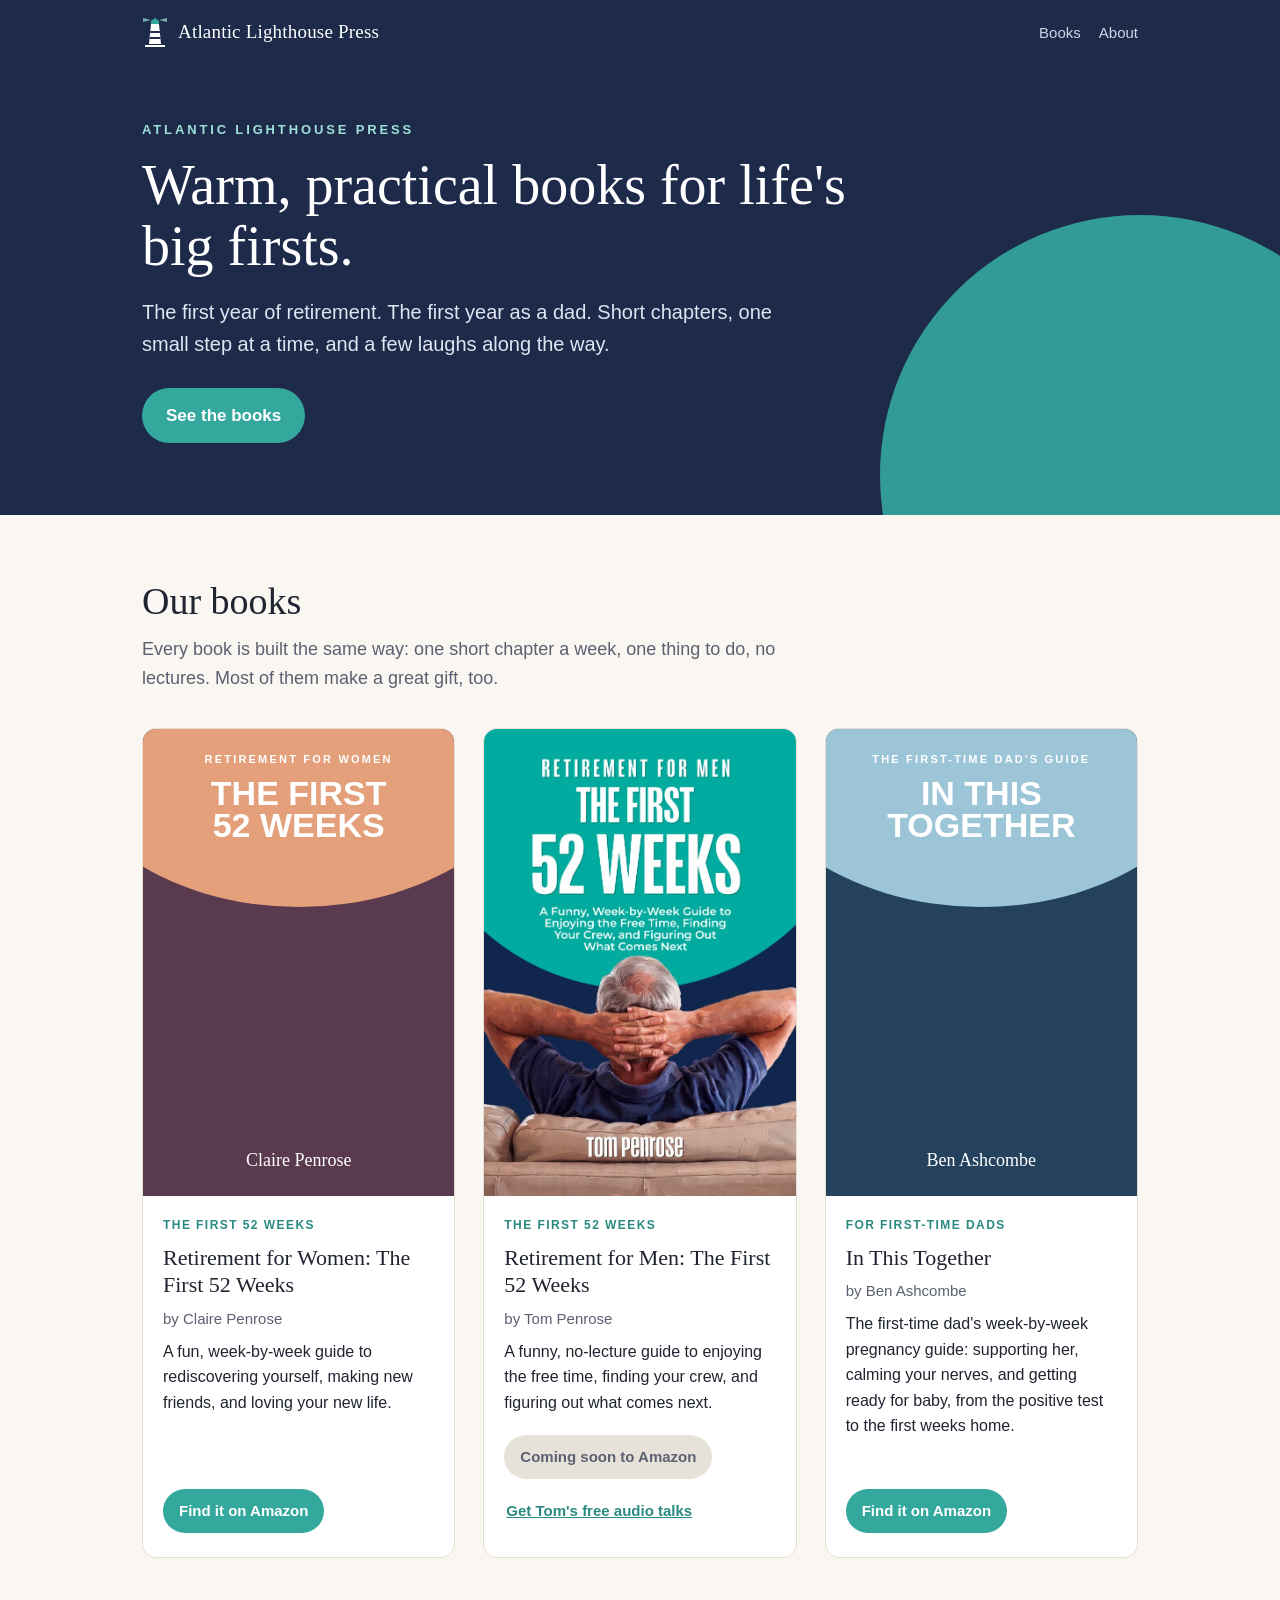
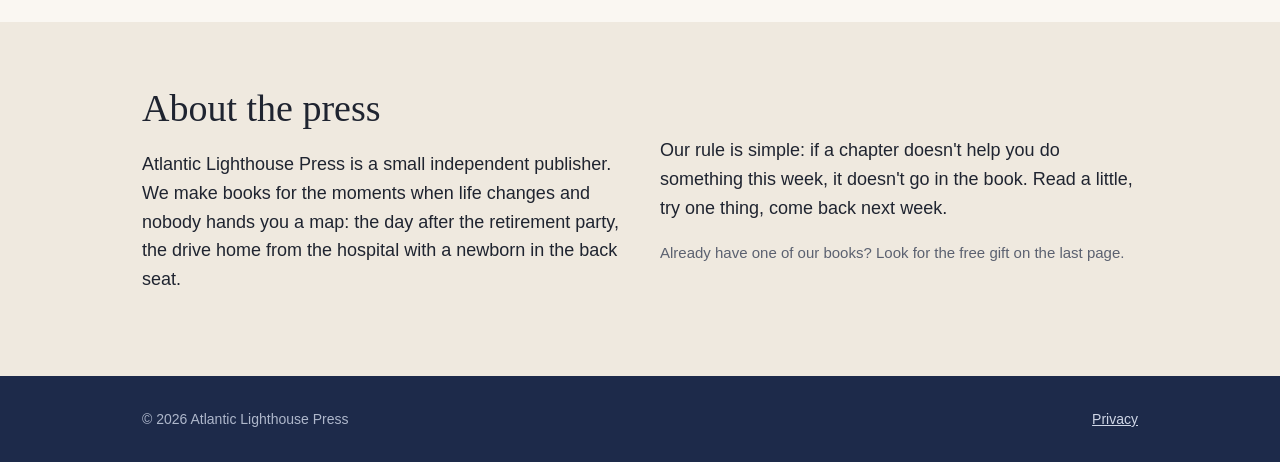
==== index.html @ 0ce3b856 "Book 3: real cover, coming soon" ====
<!DOCTYPE html>
<html lang="en">
<head>
<meta charset="utf-8">
<meta name="viewport" content="width=device-width, initial-scale=1">
<title>Atlantic Lighthouse Press · Warm, practical books for life's big firsts</title>
<meta name="description" content="Atlantic Lighthouse Press publishes warm, practical, week-by-week guides for life's big firsts: retirement, becoming a dad, and more.">
<link rel="stylesheet" href="assets/style.css">
</head>
<body>

<header class="top">
  <div class="wrap">
    <a class="brand" href="./">
      <svg width="26" height="30" viewBox="0 0 26 30" aria-hidden="true"><path d="M13 1l4 3v3H9V4z" fill="#35a89e"/><path d="M9 7h8l2 20H7z" fill="#fff"/><path d="M8.2 15h9.6M7.6 21h10.8" stroke="#1d2a4a" stroke-width="2"/><path d="M3 29h20" stroke="#fff" stroke-width="2"/><path d="M17 3l8-2v4zM9 3L1 1v4z" fill="#9fe0d8" opacity=".7"/></svg>
      Atlantic Lighthouse Press
    </a>
    <nav><a href="#books">Books</a><a href="#about">About</a></nav>
  </div>
</header>

<section class="hero">
  <div class="wrap">
    <p class="kicker">Atlantic Lighthouse Press</p>
    <h1>Warm, practical books for life's big firsts.</h1>
    <p class="lead">The first year of retirement. The first year as a dad. Short chapters, one small step at a time, and a few laughs along the way.</p>
    <a class="btn" href="#books">See the books</a>
  </div>
</section>

<section id="books">
  <div class="wrap">
    <h2>Our books</h2>
    <p class="sub">Every book is built the same way: one short chapter a week, one thing to do, no lectures. Most of them make a great gift, too.</p>

    <div class="books">

      <article class="book">
        <div class="cover warm">
          <div><div class="c-k">Retirement for Women</div><div class="c-t">The First<br>52 Weeks</div></div>
          <div class="c-a">Claire Penrose</div>
        </div>
        <div class="info">
          <span class="tag">The First 52 Weeks</span>
          <h3>Retirement for Women: The First 52 Weeks</h3>
          <p class="by">by Claire Penrose</p>
          <p>A fun, week-by-week guide to rediscovering yourself, making new friends, and loving your new life.</p>
          <div class="actions">
            <a class="btn" href="https://www.amazon.com/s?k=Retirement+for+Women+The+First+52+Weeks+Claire+Penrose&i=stripbooks" rel="noopener">Find it on Amazon</a>
          </div>
        </div>
      </article>

      <article class="book">
        <img class="cover-img" src="assets/covers/retirement-for-men.jpg" alt="Retirement for Men: The First 52 Weeks, by Tom Penrose" width="709" height="1068" loading="lazy">
        <div class="info">
          <span class="tag">The First 52 Weeks</span>
          <h3>Retirement for Men: The First 52 Weeks</h3>
          <p class="by">by Tom Penrose</p>
          <p>A funny, no-lecture guide to enjoying the free time, finding your crew, and figuring out what comes next.</p>
          <div class="actions">
            <span class="btn soon">Coming soon to Amazon</span>
            <a class="link" href="tom/">Get Tom's free audio talks</a>
          </div>
        </div>
      </article>

      <article class="book">
        <div class="cover sky">
          <div><div class="c-k">The first-time dad's guide</div><div class="c-t">In This<br>Together</div></div>
          <div class="c-a">Ben Ashcombe</div>
        </div>
        <div class="info">
          <span class="tag">For first-time dads</span>
          <h3>In This Together</h3>
          <p class="by">by Ben Ashcombe</p>
          <p>The first-time dad's week-by-week pregnancy guide: supporting her, calming your nerves, and getting ready for baby, from the positive test to the first weeks home.</p>
          <div class="actions">
            <a class="btn" href="https://www.amazon.com/s?k=In+This+Together+Ben+Ashcombe&i=stripbooks" rel="noopener">Find it on Amazon</a>
          </div>
        </div>
      </article>

    </div>
  </div>
</section>

<section class="band" id="about">
  <div class="wrap grid">
    <div>
      <h2>About the press</h2>
      <p>Atlantic Lighthouse Press is a small independent publisher. We make books for the moments when life changes and nobody hands you a map: the day after the retirement party, the drive home from the hospital with a newborn in the back seat.</p>
    </div>
    <div>
      <p>Our rule is simple: if a chapter doesn't help you do something this week, it doesn't go in the book. Read a little, try one thing, come back next week.</p>
      <p class="note">Already have one of our books? Look for the free gift on the last page.</p>
    </div>
  </div>
</section>

<footer>
  <div class="wrap">
    <span>© 2026 Atlantic Lighthouse Press</span>
    <span><a href="privacy/">Privacy</a></span>
  </div>
</footer>

</body>
</html>
---- assets/style.css ----
:root{
  --navy:#1d2a4a;
  --navy-2:#253457;
  --teal:#35a89e;
  --teal-dark:#2a8a81;
  --paper:#faf7f2;
  --ink:#1f2430;
  --muted:#5b6170;
  --line:#e4ded3;
  --radius:14px;
  --serif: Georgia, "Iowan Old Style", "Palatino Linotype", Palatino, serif;
  --sans: -apple-system, BlinkMacSystemFont, "Segoe UI", Roboto, Helvetica, Arial, sans-serif;
}
*{box-sizing:border-box}
html{-webkit-text-size-adjust:100%}
body{margin:0;background:var(--paper);color:var(--ink);font-family:var(--sans);font-size:18px;line-height:1.6}
a{color:var(--teal-dark)}
img{max-width:100%;display:block}
.wrap{max-width:1040px;margin:0 auto;padding:0 22px}
.narrow{max-width:640px}

/* header */
.top{background:var(--navy);color:#fff}
.top .wrap{display:flex;align-items:center;justify-content:space-between;min-height:64px;gap:16px}
.brand{display:flex;align-items:center;gap:10px;color:#fff;text-decoration:none;font-family:var(--serif);font-size:19px;letter-spacing:.01em}
.brand svg{flex:none}
.top nav a{color:#cfd6e6;text-decoration:none;font-size:15px;margin-left:18px}
.top nav a:hover{color:#fff}

/* hero */
.hero{background:var(--navy);color:#fff;padding:56px 0 72px;position:relative;overflow:hidden}
.hero:after{content:"";position:absolute;right:-120px;bottom:-220px;width:520px;height:520px;border-radius:50%;background:var(--teal);opacity:.9}
.hero .wrap{position:relative;z-index:1}
.kicker{font-size:13px;letter-spacing:.22em;text-transform:uppercase;color:#9fe0d8;font-weight:600;margin:0 0 14px}
.hero h1{font-family:var(--serif);font-weight:normal;font-size:clamp(34px,6vw,56px);line-height:1.1;margin:0 0 18px;max-width:14em}
.hero p.lead{font-size:20px;color:#dfe5f1;max-width:32em;margin:0 0 28px}
.btn{display:inline-block;background:var(--teal);color:#fff;text-decoration:none;font-weight:600;padding:14px 24px;border-radius:999px;border:0;font-size:17px;cursor:pointer}
.btn:hover{background:var(--teal-dark)}
.btn.ghost{background:transparent;border:1.5px solid #fff}

/* sections */
section{padding:64px 0}
h2{font-family:var(--serif);font-weight:normal;font-size:clamp(28px,4vw,38px);line-height:1.2;margin:0 0 10px}
.sub{color:var(--muted);margin:0 0 36px;max-width:36em}

/* books */
.books{display:grid;grid-template-columns:repeat(auto-fit,minmax(260px,1fr));gap:28px}
.book{background:#fff;border:1px solid var(--line);border-radius:var(--radius);overflow:hidden;display:flex;flex-direction:column}
.cover{aspect-ratio:2/3;background:var(--navy);color:#fff;display:flex;flex-direction:column;justify-content:space-between;padding:22px 20px;position:relative;overflow:hidden}
.cover:before{content:"";position:absolute;left:-30%;right:-30%;top:-40%;height:78%;border-radius:0 0 50% 50%;background:var(--teal)}
.cover > *{position:relative}
.cover .c-k{font-size:11px;letter-spacing:.2em;text-transform:uppercase;font-weight:700;text-align:center}
.cover .c-t{font-family:var(--sans);font-weight:800;font-size:34px;line-height:.95;text-align:center;text-transform:uppercase;margin-top:8px}
.cover .c-a{font-family:var(--serif);font-size:18px;text-align:center}
.cover.warm{background:#5a3a4e}
.cover.warm:before{background:#e3a07a}
.cover.sky{background:#24425e}
.cover.sky:before{background:#9cc6d8}
.book .info{padding:20px 20px 24px;display:flex;flex-direction:column;gap:8px;flex:1}
.book h3{font-family:var(--serif);font-weight:normal;font-size:22px;line-height:1.25;margin:0}
.book .by{color:var(--muted);font-size:15px;margin:0}
.book p{margin:0;font-size:16px}
.book .actions{margin-top:auto;padding-top:12px;display:flex;gap:10px;flex-wrap:wrap}
.book .actions a{font-size:15px;padding:10px 16px}
.tag{display:inline-block;font-size:12px;letter-spacing:.12em;text-transform:uppercase;font-weight:700;color:var(--teal-dark)}

/* about band */
.band{background:#efe9df}
.band .grid{display:grid;grid-template-columns:1fr 1fr;gap:40px;align-items:center}
@media(max-width:760px){.band .grid{grid-template-columns:1fr}}

/* gift page */
.gift-hero{background:var(--navy);color:#fff;padding:40px 0 48px}
.gift-hero .kicker{margin-bottom:10px}
.gift-hero h1{font-family:var(--serif);font-weight:normal;font-size:clamp(32px,7vw,48px);line-height:1.1;margin:0 0 12px}
.gift-hero p{color:#dfe5f1;margin:0;font-size:19px}
.card{background:#fff;border:1px solid var(--line);border-radius:var(--radius);padding:26px 22px;margin-top:-28px;position:relative;box-shadow:0 10px 30px rgba(29,42,74,.08)}
.episodes{list-style:none;padding:0;margin:0 0 22px}
.episodes li{display:flex;gap:14px;padding:12px 0;border-bottom:1px solid var(--line)}
.episodes li:last-child{border-bottom:0}
.episodes .n{flex:none;width:30px;height:30px;border-radius:50%;background:var(--teal);color:#fff;font-weight:700;display:flex;align-items:center;justify-content:center;font-size:15px}
.episodes b{display:block;font-weight:600}
.episodes span{color:var(--muted);font-size:15px}
form.signup{display:flex;flex-direction:column;gap:12px}
form.signup label{font-size:15px;font-weight:600}
form.signup input[type=text],form.signup input[type=email]{width:100%;font-size:18px;padding:14px 14px;border:1.5px solid #cfc7ba;border-radius:10px;background:#fff}
form.signup input:focus{outline:none;border-color:var(--teal)}
form.signup .btn{width:100%;font-size:18px;padding:16px}
.fine{font-size:13.5px;color:var(--muted);margin:10px 0 0}
.note{font-size:15px;color:var(--muted)}

/* text pages */
.text h1{font-family:var(--serif);font-weight:normal;font-size:38px;margin:40px 0 10px}
.text h2{font-size:24px;margin-top:32px}

/* footer */
footer{background:var(--navy);color:#aeb7cb;font-size:14px;padding:32px 0}
footer .wrap{display:flex;justify-content:space-between;gap:16px;flex-wrap:wrap}
footer a{color:#cfd6e6}

.cover-img{display:block;width:100%;height:auto;aspect-ratio:2/3;object-fit:cover}
.book .actions .btn.soon{background:#e7e2d9;color:#5b6170;cursor:default;box-shadow:none;font-size:15px;padding:10px 16px}
.book .actions a.link{background:none;padding:10px 2px;color:var(--teal-dark);font-weight:600;text-decoration:underline}
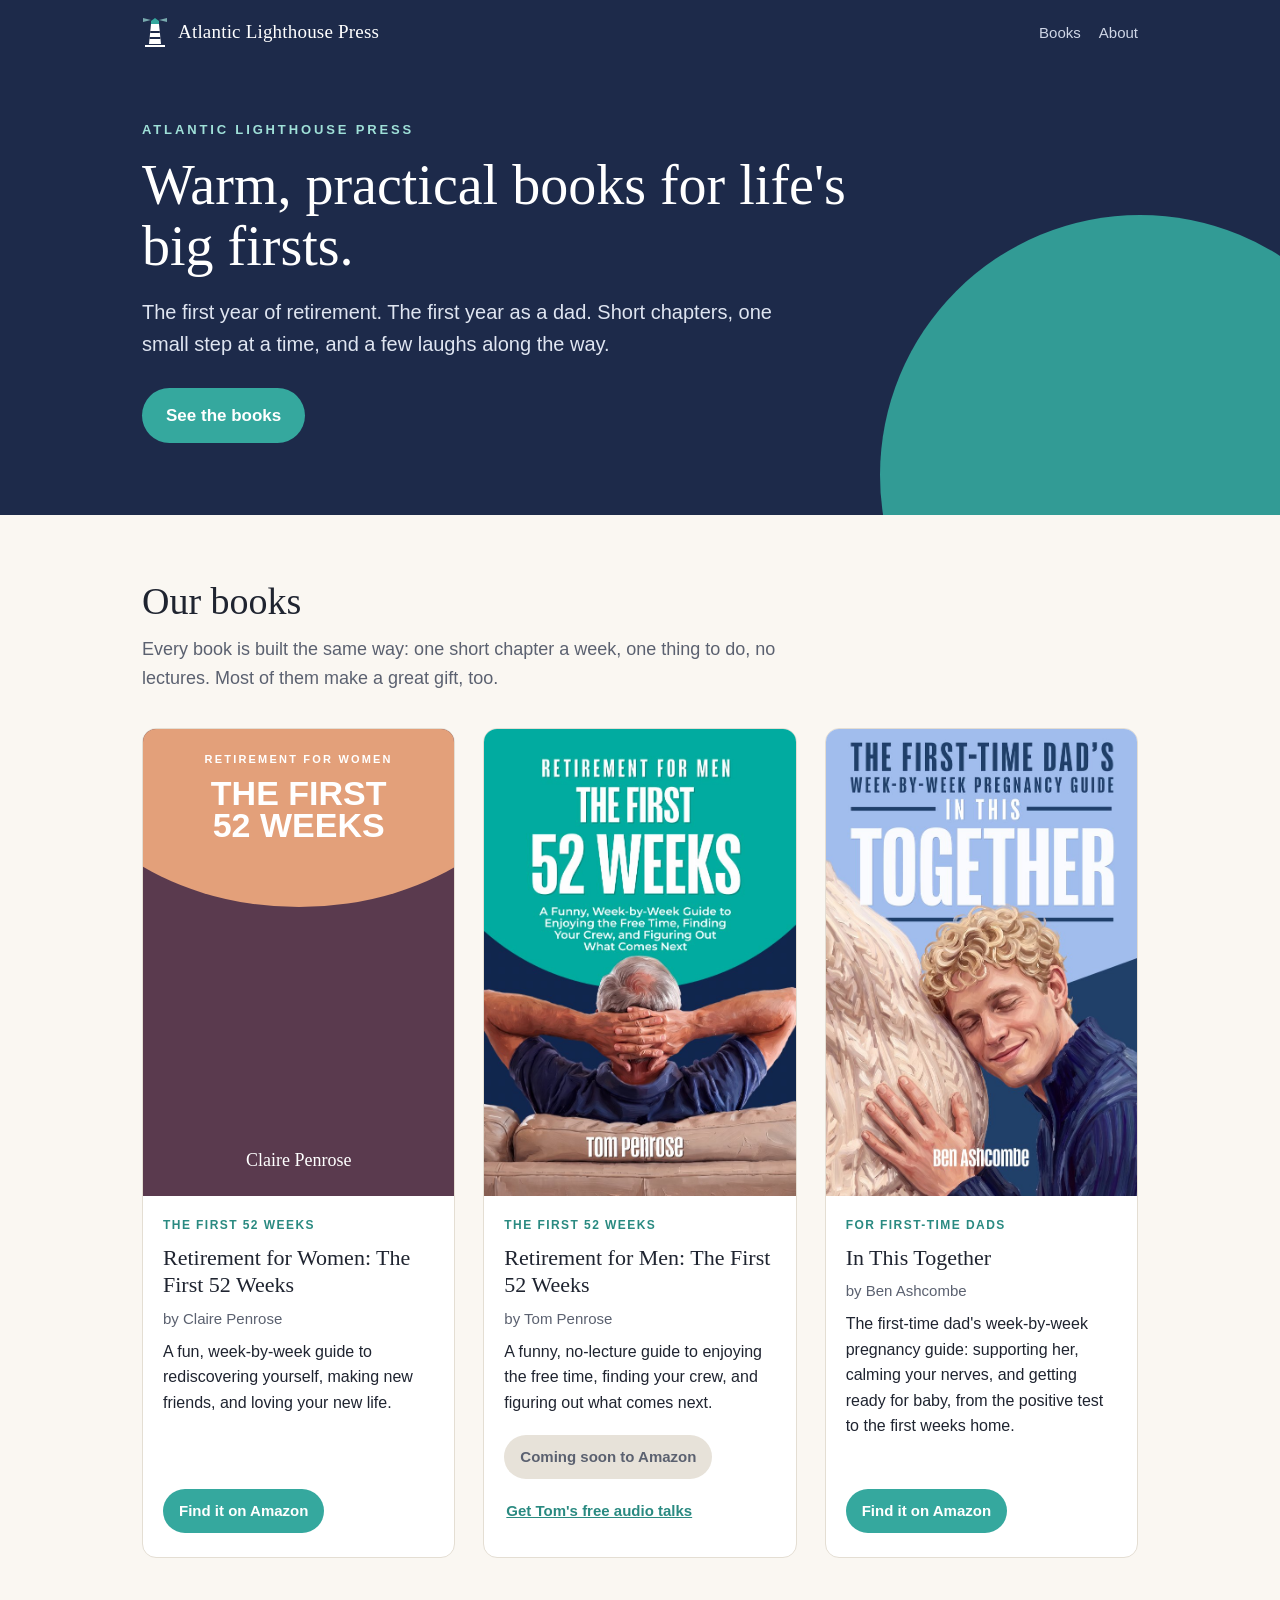
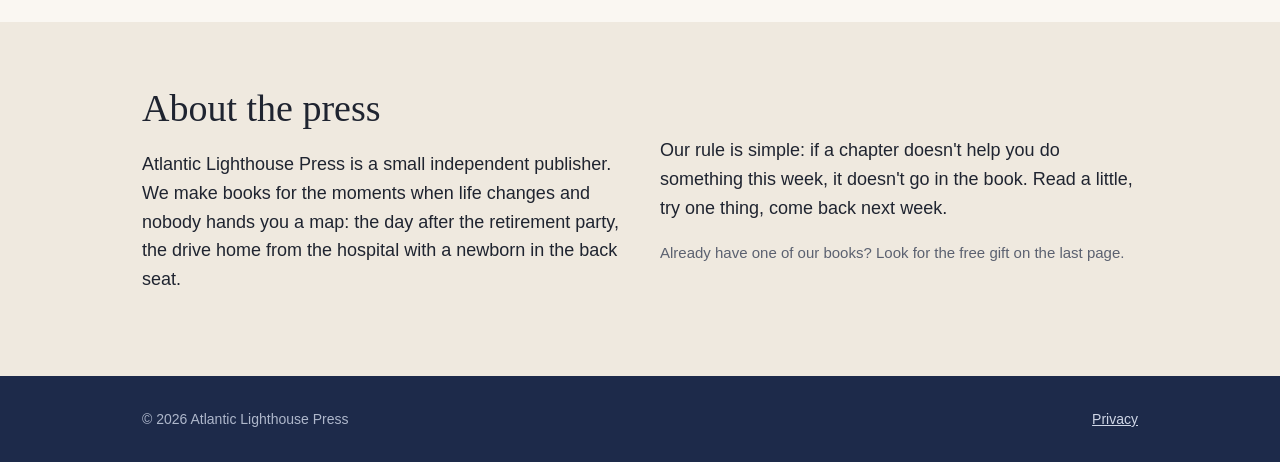
==== commit e3740e76: "Book 2: real cover and Amazon link" ====
--- a/index.html
+++ b/index.html
@@ -5,7 +5,7 @@
 <meta name="viewport" content="width=device-width, initial-scale=1">
 <title>Atlantic Lighthouse Press · Warm, practical books for life's big firsts</title>
 <meta name="description" content="Atlantic Lighthouse Press publishes warm, practical, week-by-week guides for life's big firsts: retirement, becoming a dad, and more.">
-<link rel="stylesheet" href="assets/style.css">
+<link rel="stylesheet" href="assets/style.css?v=2">
 </head>
 <body>
 
@@ -66,17 +66,14 @@
       </article>
 
       <article class="book">
-        <div class="cover sky">
-          <div><div class="c-k">The first-time dad's guide</div><div class="c-t">In This<br>Together</div></div>
-          <div class="c-a">Ben Ashcombe</div>
-        </div>
+        <img class="cover-img" src="assets/covers/in-this-together.jpg" alt="In This Together: The First-Time Dad's Week-by-Week Pregnancy Guide, by Ben Ashcombe" width="709" height="1134" loading="lazy">
         <div class="info">
           <span class="tag">For first-time dads</span>
           <h3>In This Together</h3>
           <p class="by">by Ben Ashcombe</p>
           <p>The first-time dad's week-by-week pregnancy guide: supporting her, calming your nerves, and getting ready for baby, from the positive test to the first weeks home.</p>
           <div class="actions">
-            <a class="btn" href="https://www.amazon.com/s?k=In+This+Together+Ben+Ashcombe&i=stripbooks" rel="noopener">Find it on Amazon</a>
+            <a class="btn" href="https://www.amazon.com/dp/B0HQY76XZ6" rel="noopener">Find it on Amazon</a>
           </div>
         </div>
       </article>
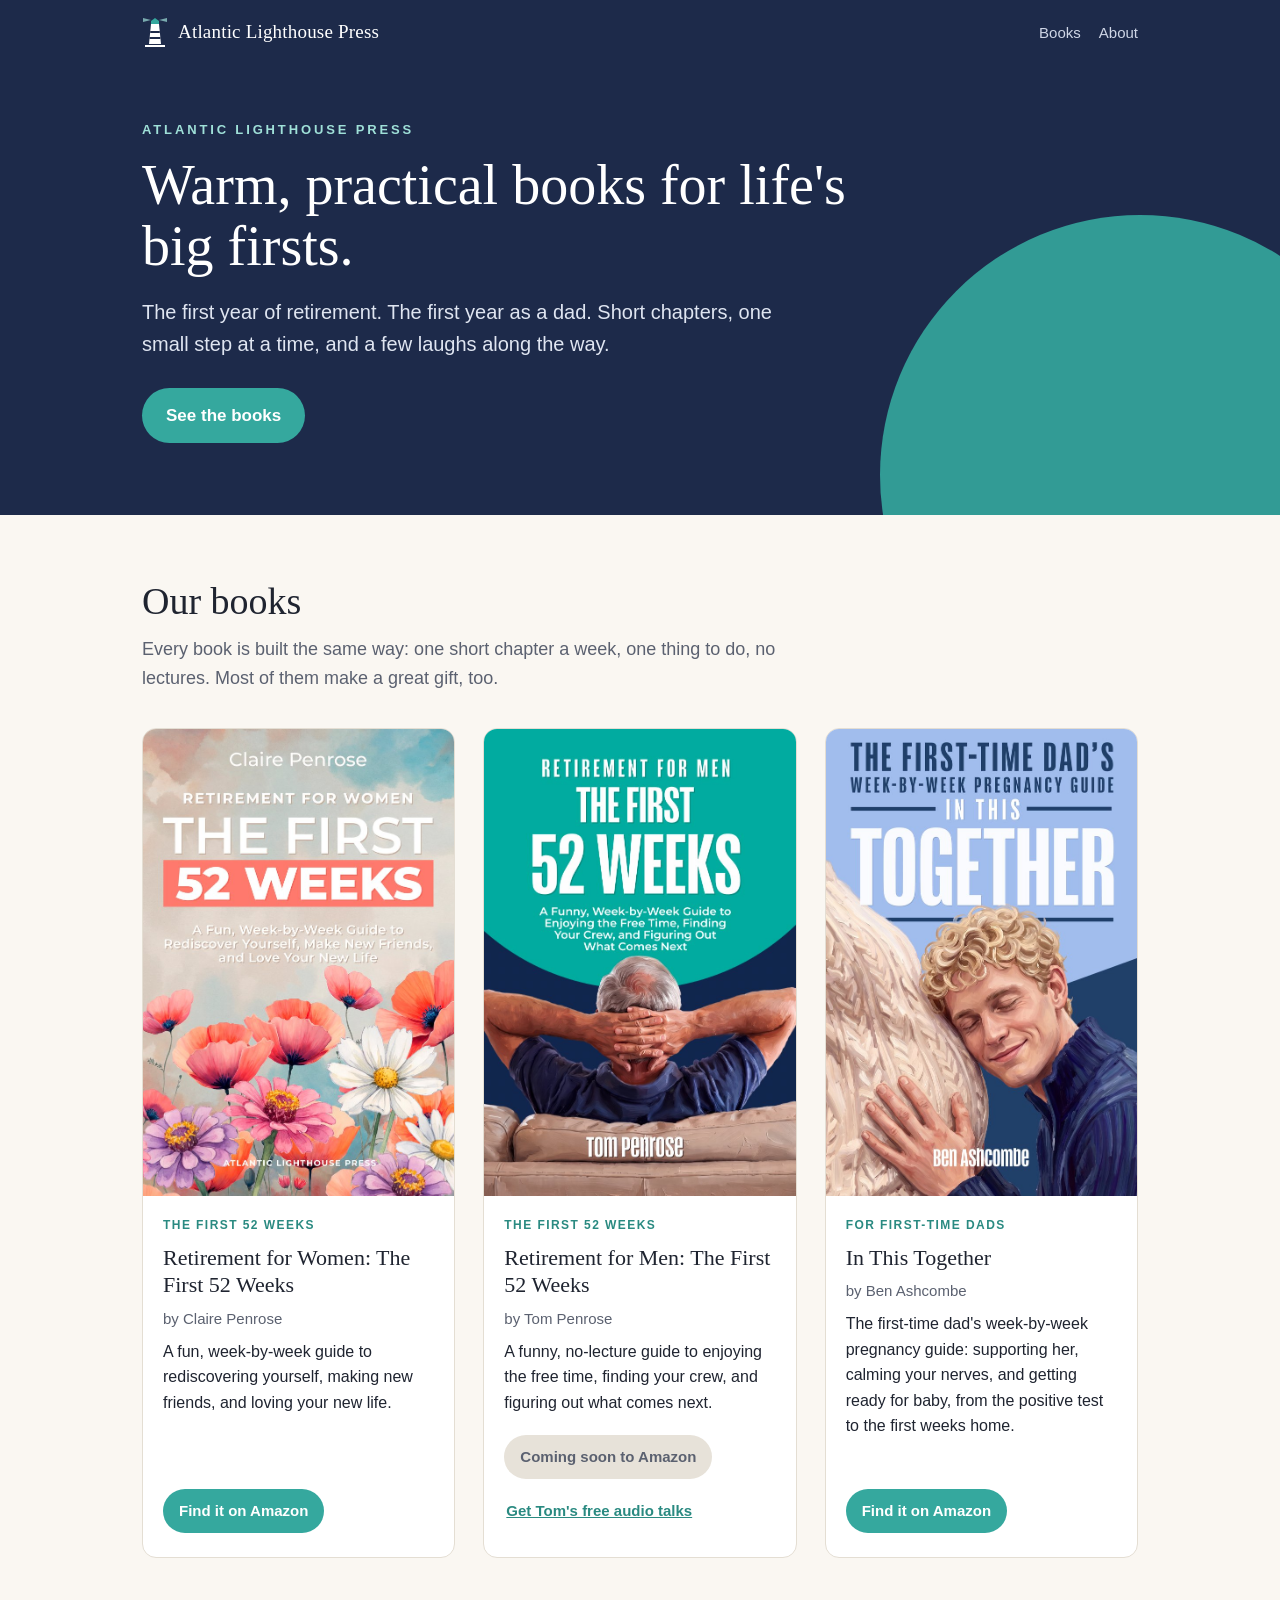
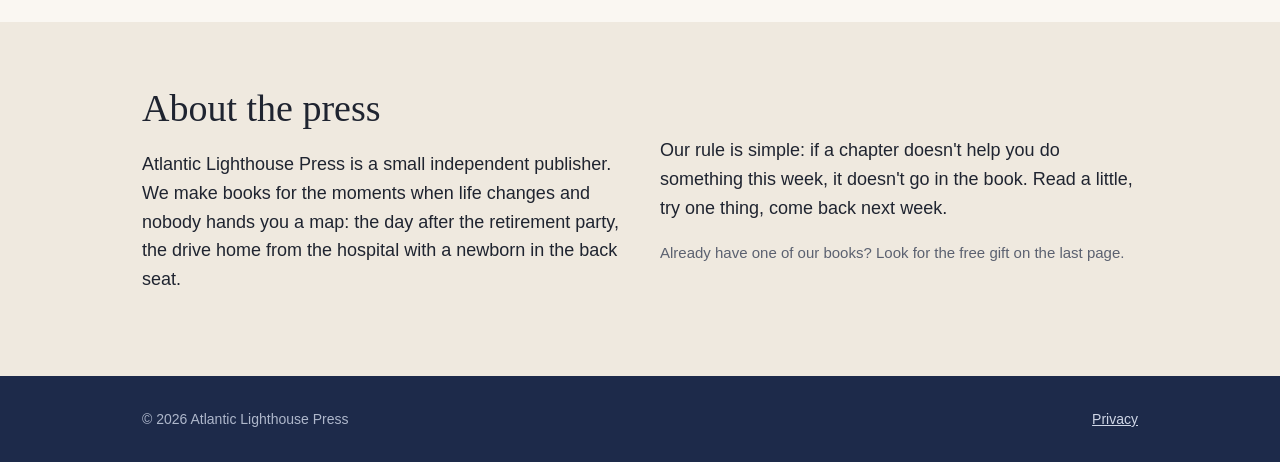
==== commit 69d8dab5: "Book 1: real cover and Amazon link" ====
--- a/index.html
+++ b/index.html
@@ -36,17 +36,14 @@
     <div class="books">
 
       <article class="book">
-        <div class="cover warm">
-          <div><div class="c-k">Retirement for Women</div><div class="c-t">The First<br>52 Weeks</div></div>
-          <div class="c-a">Claire Penrose</div>
-        </div>
+        <img class="cover-img" src="assets/covers/retirement-for-women.jpg" alt="Retirement for Women: The First 52 Weeks, by Claire Penrose" width="709" height="1063" loading="lazy">
         <div class="info">
           <span class="tag">The First 52 Weeks</span>
           <h3>Retirement for Women: The First 52 Weeks</h3>
           <p class="by">by Claire Penrose</p>
           <p>A fun, week-by-week guide to rediscovering yourself, making new friends, and loving your new life.</p>
           <div class="actions">
-            <a class="btn" href="https://www.amazon.com/s?k=Retirement+for+Women+The+First+52+Weeks+Claire+Penrose&i=stripbooks" rel="noopener">Find it on Amazon</a>
+            <a class="btn" href="https://www.amazon.com/dp/B0HQK9869X" rel="noopener">Find it on Amazon</a>
           </div>
         </div>
       </article>
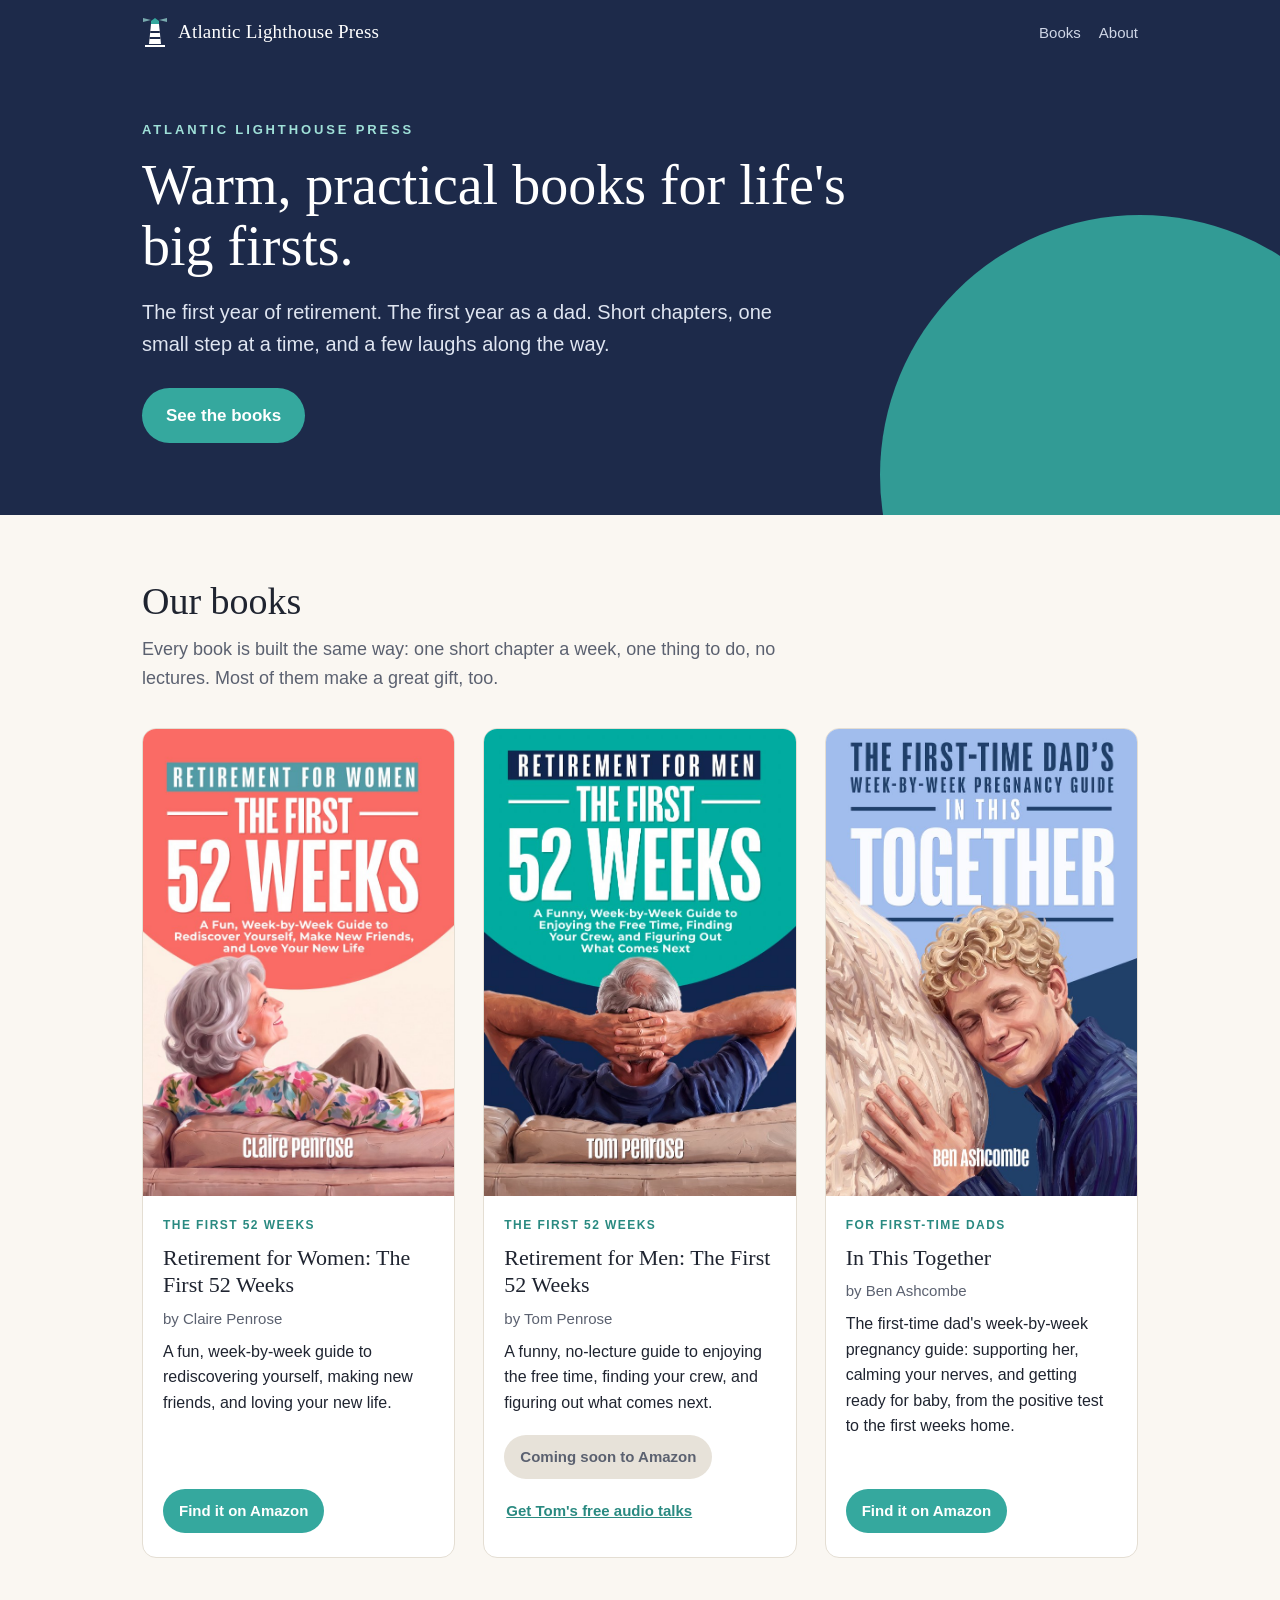
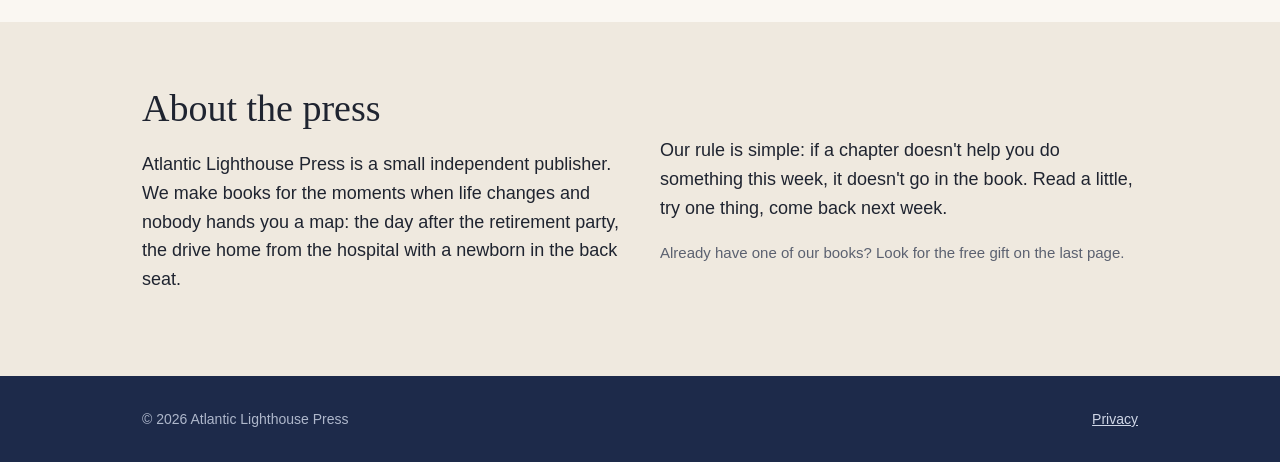
==== commit e326d6c5: "Refresh cover links" ====
--- a/index.html
+++ b/index.html
@@ -36,7 +36,7 @@
     <div class="books">
 
       <article class="book">
-        <img class="cover-img" src="assets/covers/retirement-for-women.jpg" alt="Retirement for Women: The First 52 Weeks, by Claire Penrose" width="709" height="1063" loading="lazy">
+        <img class="cover-img" src="assets/covers/retirement-for-women.jpg?v=2" alt="Retirement for Women: The First 52 Weeks, by Claire Penrose" width="680" height="1026" loading="lazy">
         <div class="info">
           <span class="tag">The First 52 Weeks</span>
           <h3>Retirement for Women: The First 52 Weeks</h3>
@@ -49,7 +49,7 @@
       </article>
 
       <article class="book">
-        <img class="cover-img" src="assets/covers/retirement-for-men.jpg" alt="Retirement for Men: The First 52 Weeks, by Tom Penrose" width="709" height="1068" loading="lazy">
+        <img class="cover-img" src="assets/covers/retirement-for-men.jpg?v=2" alt="Retirement for Men: The First 52 Weeks, by Tom Penrose" width="679" height="1024" loading="lazy">
         <div class="info">
           <span class="tag">The First 52 Weeks</span>
           <h3>Retirement for Men: The First 52 Weeks</h3>
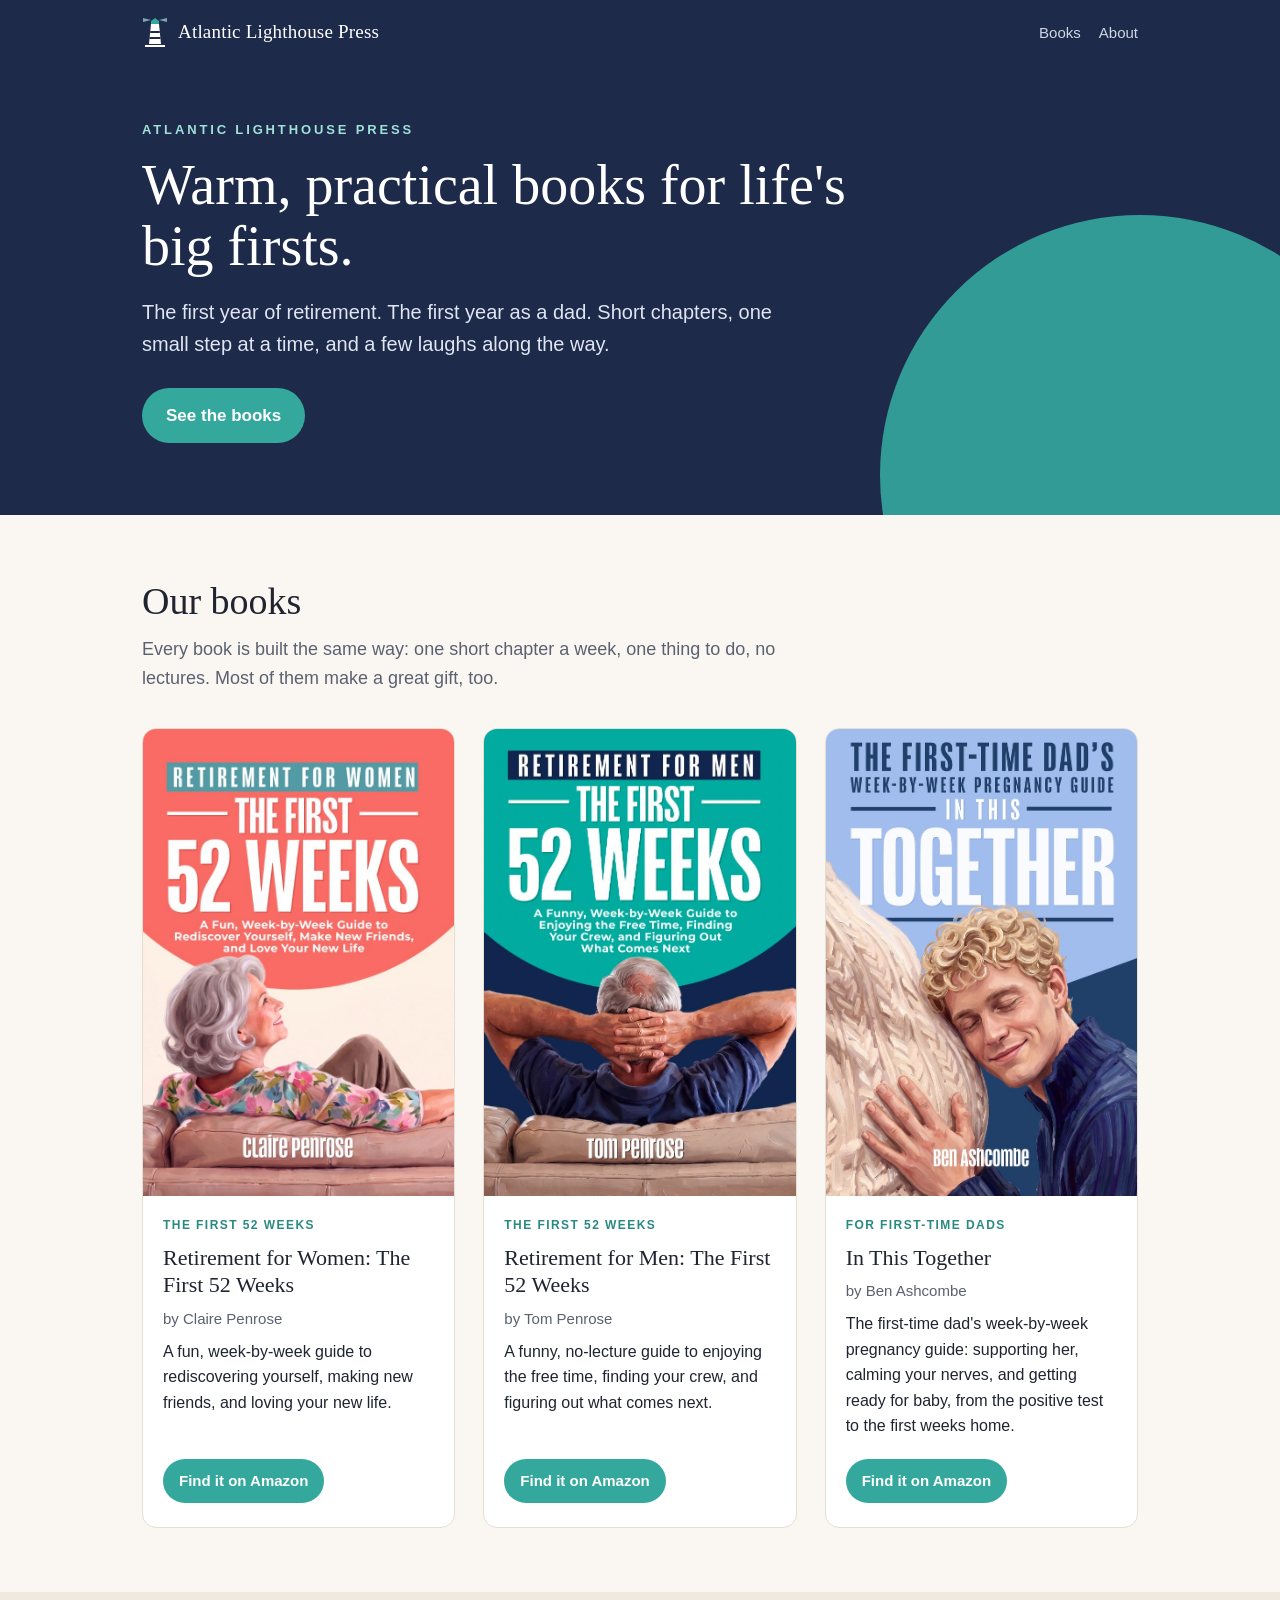
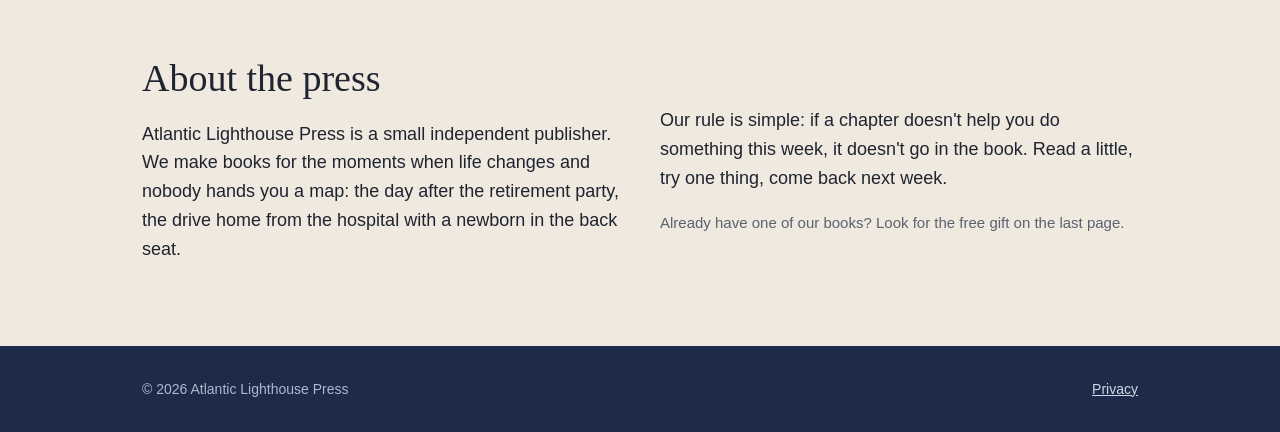
==== commit 13ec3408: "Tom's book is live: link to Amazon" ====
--- a/index.html
+++ b/index.html
@@ -56,8 +56,7 @@
           <p class="by">by Tom Penrose</p>
           <p>A funny, no-lecture guide to enjoying the free time, finding your crew, and figuring out what comes next.</p>
           <div class="actions">
-            <span class="btn soon">Coming soon to Amazon</span>
-            <a class="link" href="tom/">Get Tom's free audio talks</a>
+            <a class="btn" href="https://www.amazon.com/dp/B0HS6W9FQ2" rel="noopener">Find it on Amazon</a>
           </div>
         </div>
       </article>
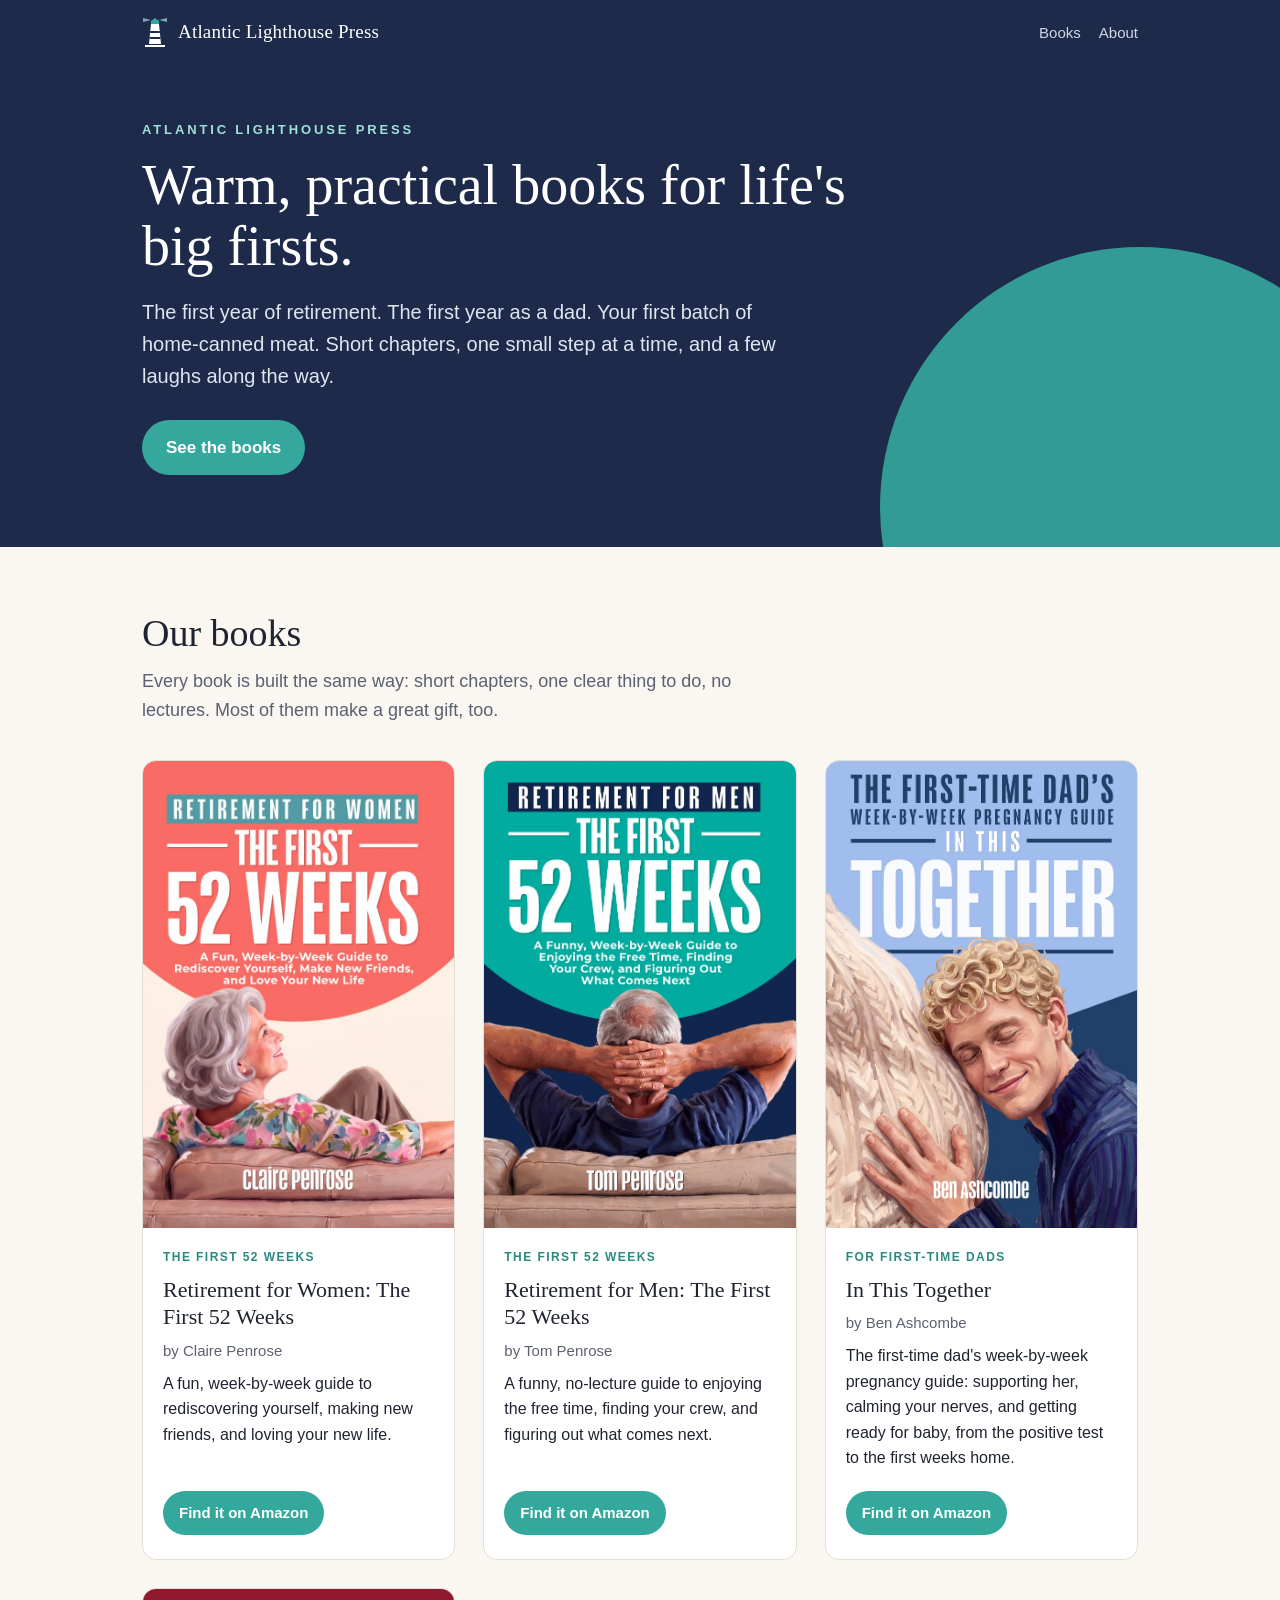
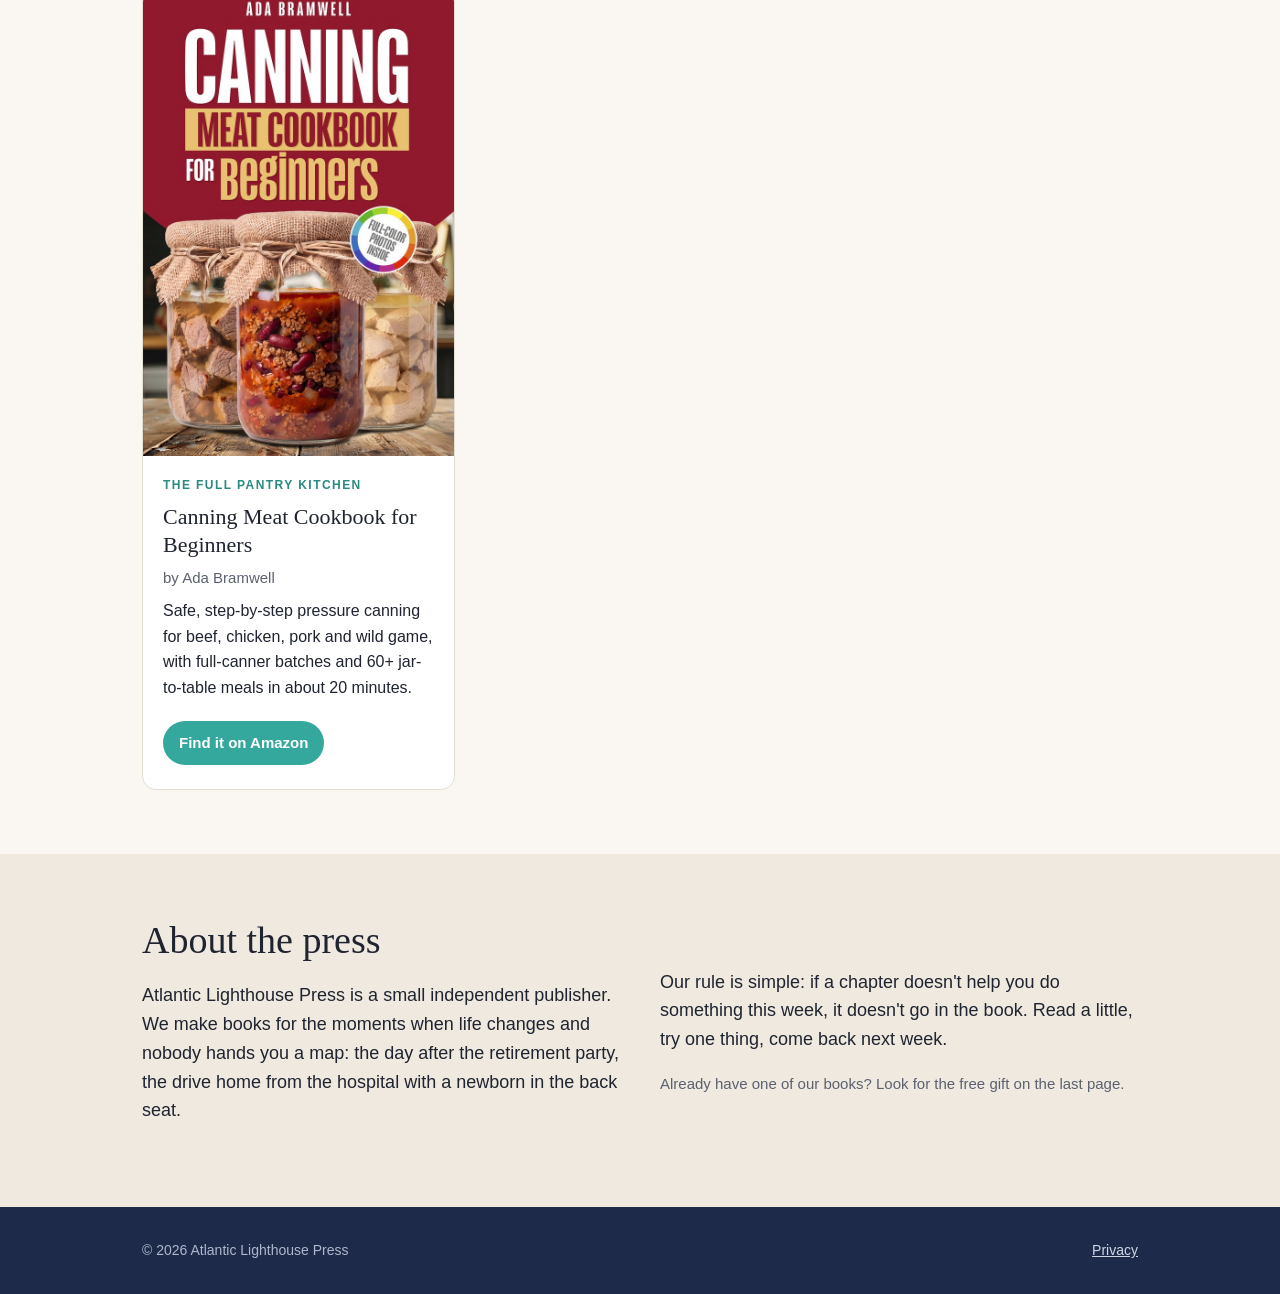
==== commit db980cf4: "Add Canning Meat Cookbook (book 4) to home page" ====
--- a/index.html
+++ b/index.html
@@ -4,7 +4,7 @@
 <meta charset="utf-8">
 <meta name="viewport" content="width=device-width, initial-scale=1">
 <title>Atlantic Lighthouse Press · Warm, practical books for life's big firsts</title>
-<meta name="description" content="Atlantic Lighthouse Press publishes warm, practical, week-by-week guides for life's big firsts: retirement, becoming a dad, and more.">
+<meta name="description" content="Atlantic Lighthouse Press publishes warm, practical, week-by-week guides for life's big firsts: retirement, becoming a dad, filling your pantry, and more.">
 <link rel="stylesheet" href="assets/style.css?v=2">
 </head>
 <body>
@@ -23,7 +23,7 @@
   <div class="wrap">
     <p class="kicker">Atlantic Lighthouse Press</p>
     <h1>Warm, practical books for life's big firsts.</h1>
-    <p class="lead">The first year of retirement. The first year as a dad. Short chapters, one small step at a time, and a few laughs along the way.</p>
+    <p class="lead">The first year of retirement. The first year as a dad. Your first batch of home-canned meat. Short chapters, one small step at a time, and a few laughs along the way.</p>
     <a class="btn" href="#books">See the books</a>
   </div>
 </section>
@@ -31,7 +31,7 @@
 <section id="books">
   <div class="wrap">
     <h2>Our books</h2>
-    <p class="sub">Every book is built the same way: one short chapter a week, one thing to do, no lectures. Most of them make a great gift, too.</p>
+    <p class="sub">Every book is built the same way: short chapters, one clear thing to do, no lectures. Most of them make a great gift, too.</p>
 
     <div class="books">
 
@@ -74,6 +74,19 @@
         </div>
       </article>
 
+      <article class="book">
+        <img class="cover-img" src="assets/covers/canning-meat-cookbook.jpg" alt="Canning Meat Cookbook for Beginners, by Ada Bramwell" width="680" height="1034" loading="lazy">
+        <div class="info">
+          <span class="tag">The Full Pantry Kitchen</span>
+          <h3>Canning Meat Cookbook for Beginners</h3>
+          <p class="by">by Ada Bramwell</p>
+          <p>Safe, step-by-step pressure canning for beef, chicken, pork and wild game, with full-canner batches and 60+ jar-to-table meals in about 20 minutes.</p>
+          <div class="actions">
+            <a class="btn" href="https://www.amazon.com/dp/B0HSLDYMCH" rel="noopener">Find it on Amazon</a>
+          </div>
+        </div>
+      </article>
+
     </div>
   </div>
 </section>
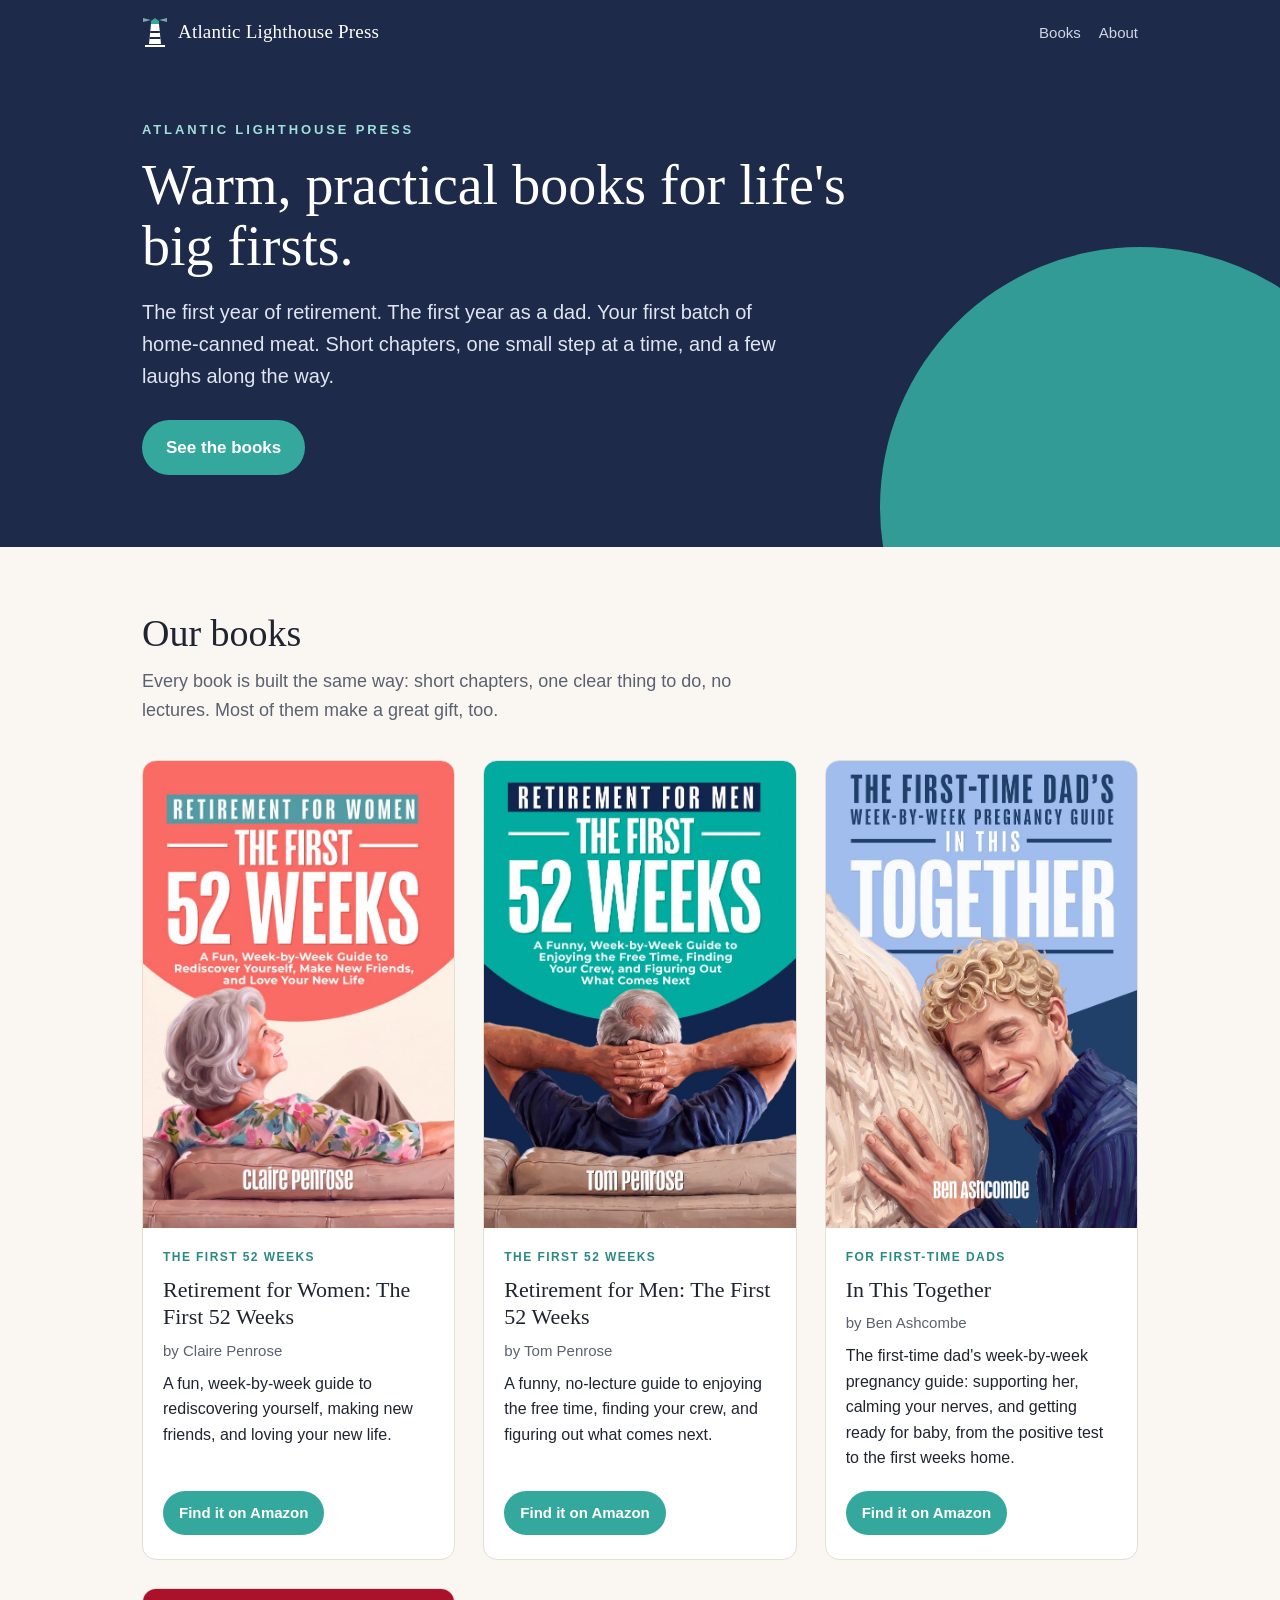
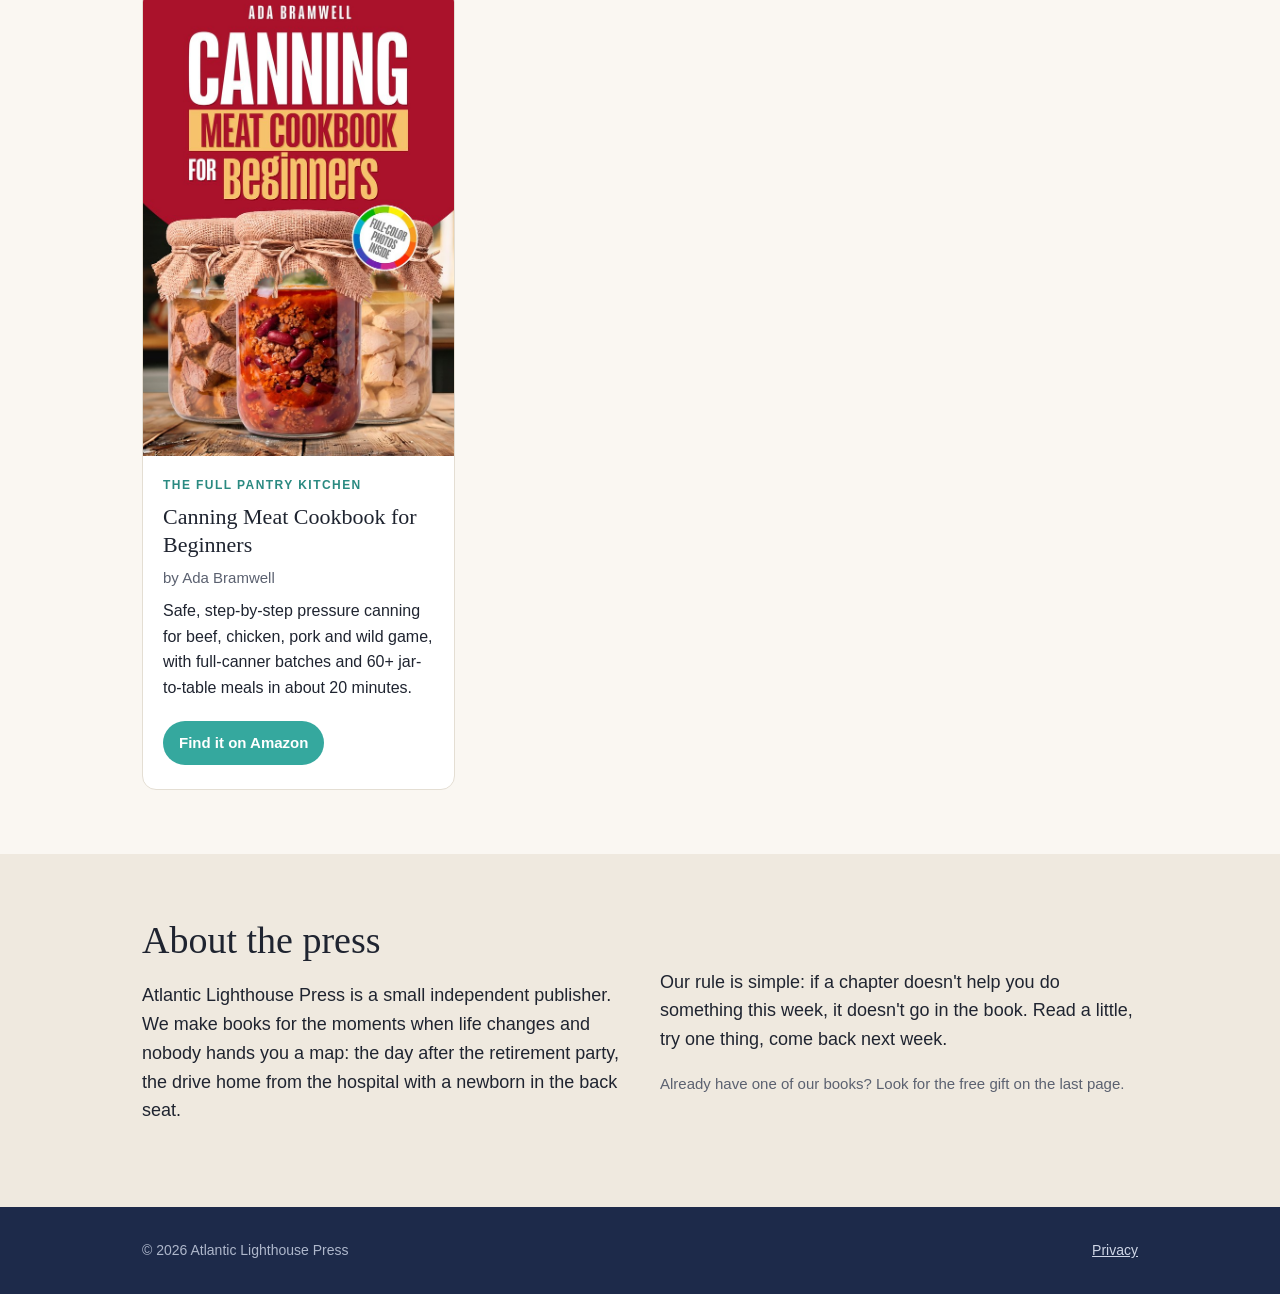
==== commit df5a75c4: "Canning cover height" ====
--- a/index.html
+++ b/index.html
@@ -75,7 +75,7 @@
       </article>
 
       <article class="book">
-        <img class="cover-img" src="assets/covers/canning-meat-cookbook.jpg" alt="Canning Meat Cookbook for Beginners, by Ada Bramwell" width="680" height="1034" loading="lazy">
+        <img class="cover-img" src="assets/covers/canning-meat-cookbook.jpg" alt="Canning Meat Cookbook for Beginners, by Ada Bramwell" width="680" height="991" loading="lazy">
         <div class="info">
           <span class="tag">The Full Pantry Kitchen</span>
           <h3>Canning Meat Cookbook for Beginners</h3>
